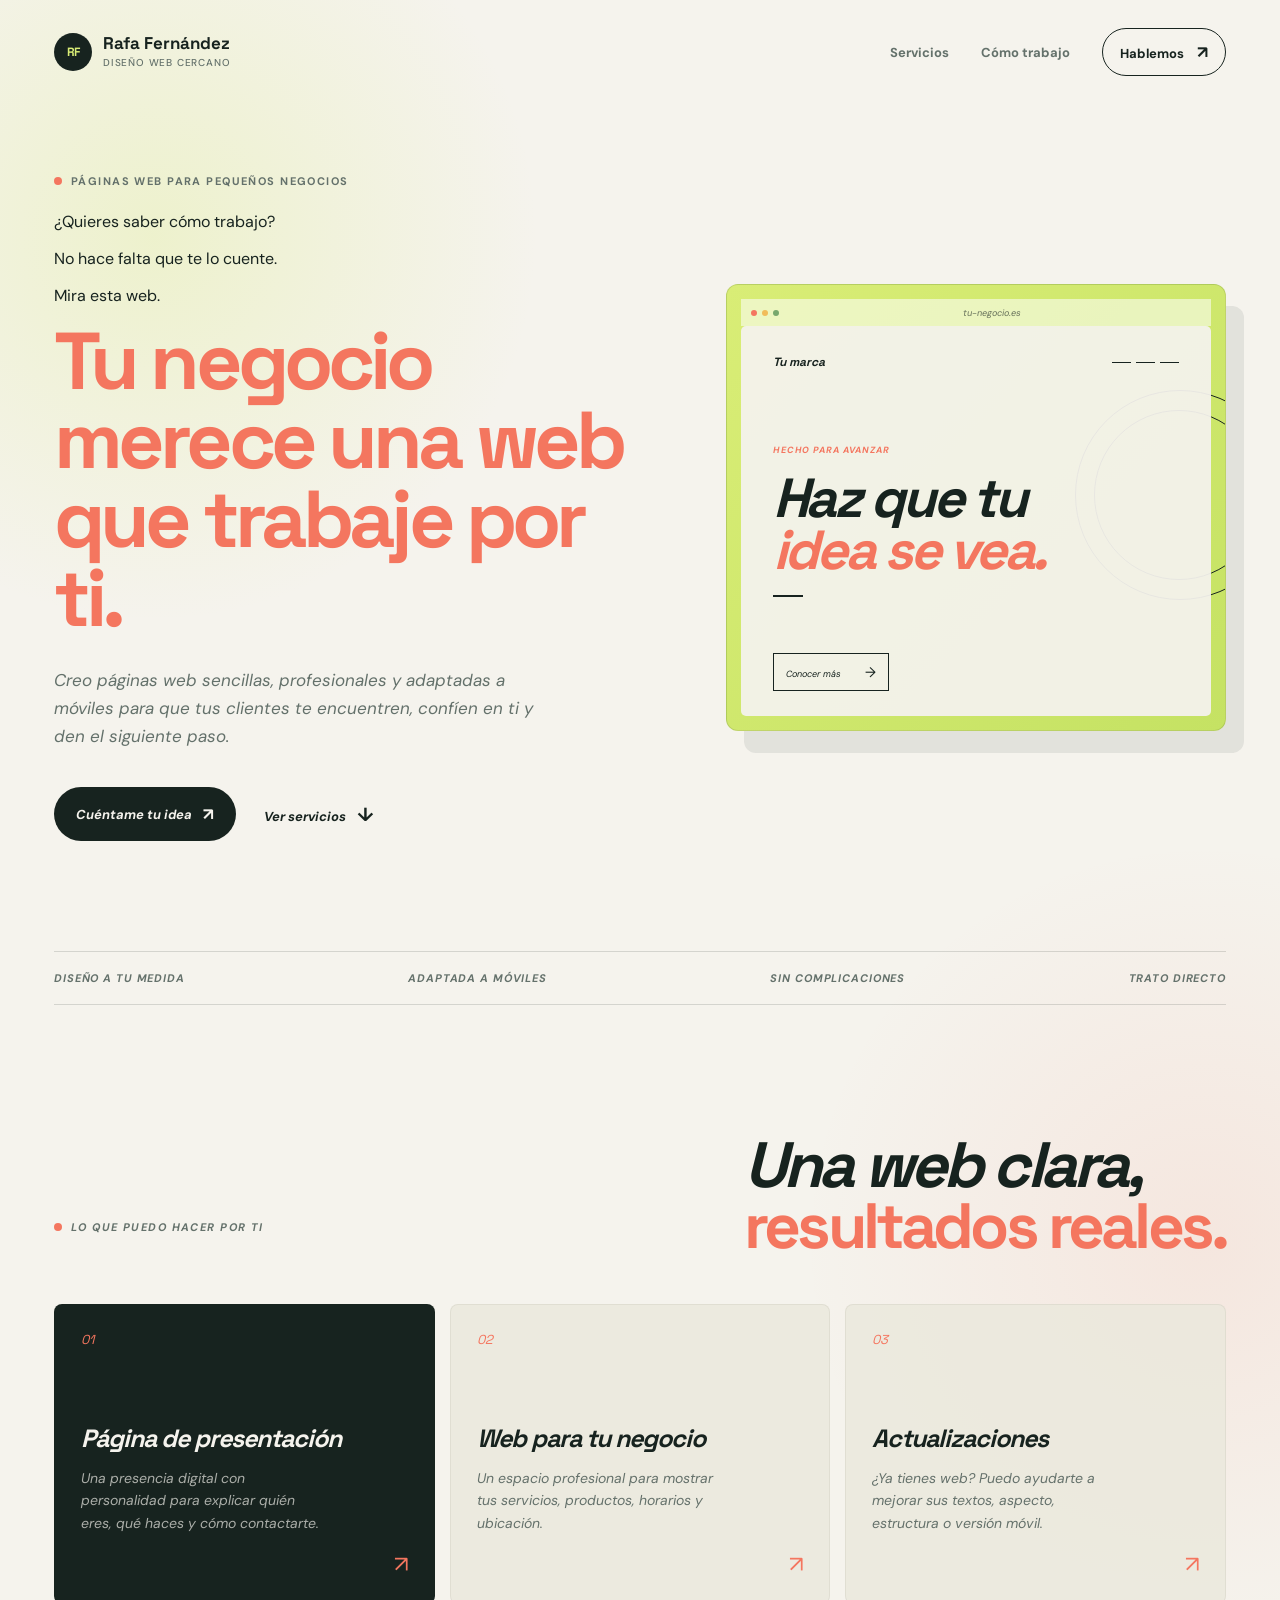
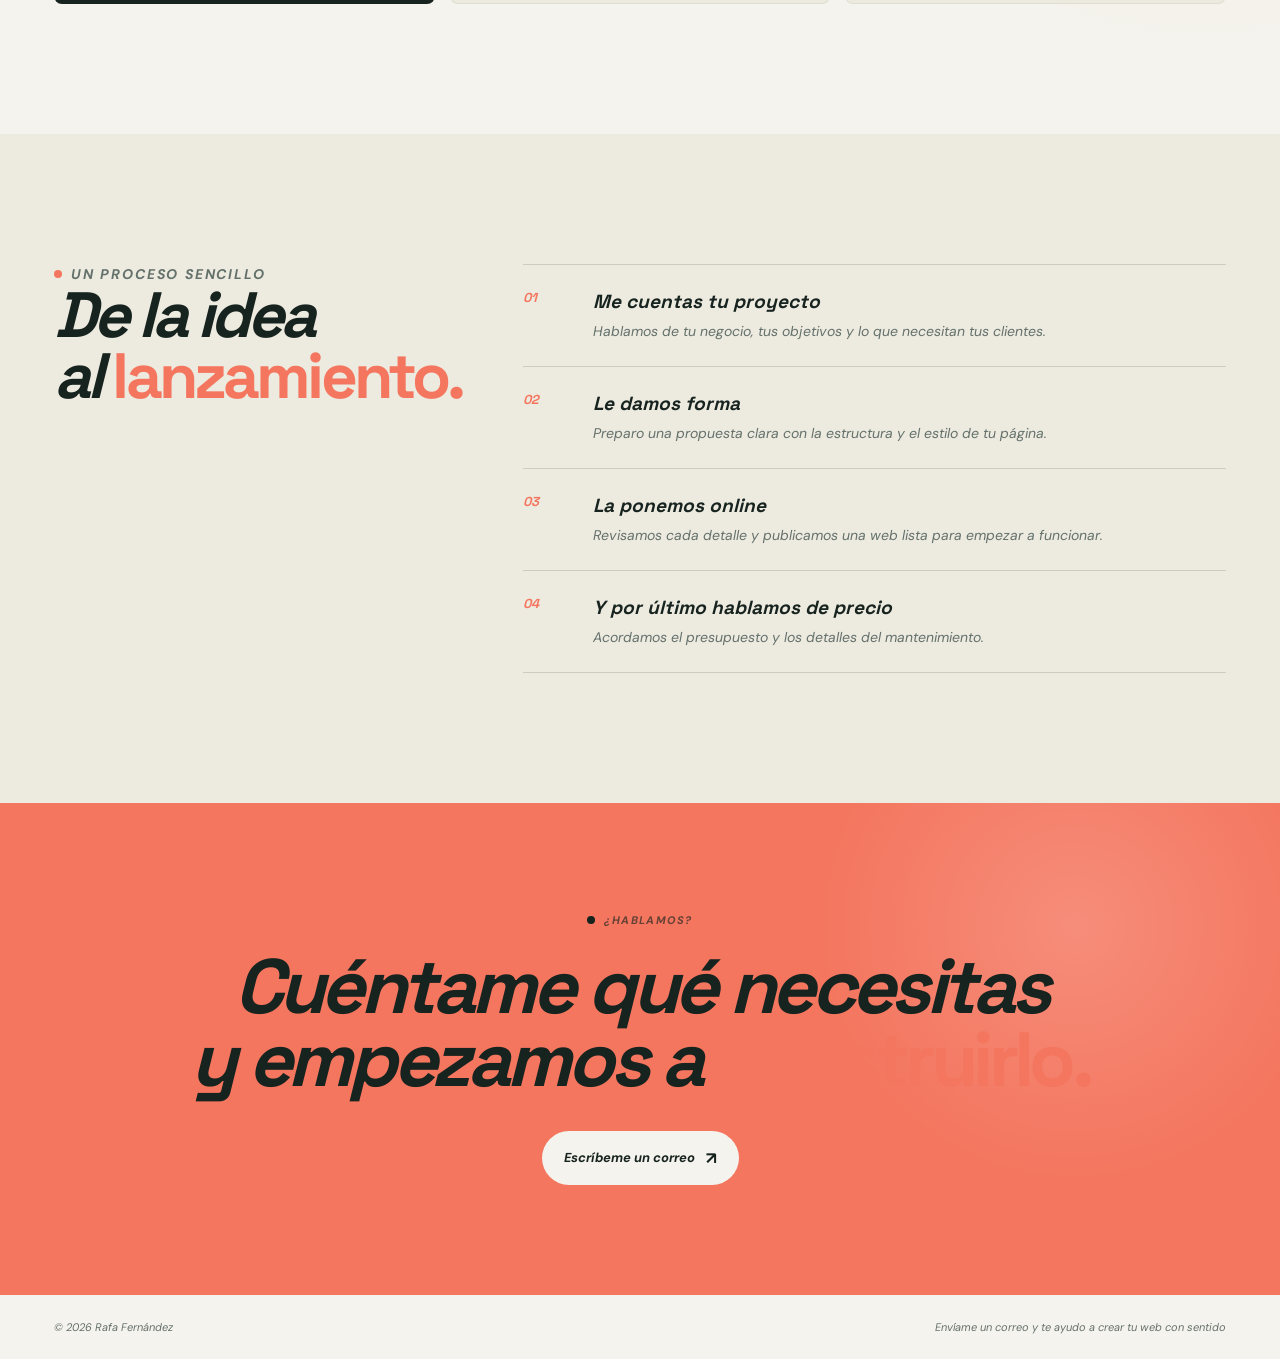
==== index.html @ 4819d877 "Add files via upload" ====
<!DOCTYPE html>
<html lang="es">
<head>
    <meta charset="UTF-8">
    <meta name="viewport" content="width=device-width, initial-scale=1.0">
    <meta name="description" content="Creo páginas web claras, profesionales y adaptadas a móviles para pequeños negocios y profesionales.">
    <title>Páginas web para tu negocio | Rafa Fernández</title>
    <link rel="preconnect" href="https://fonts.googleapis.com">
    <link rel="preconnect" href="https://fonts.gstatic.com" crossorigin>
    <link href="https://fonts.googleapis.com/css2?family=DM+Sans:wght@400;500;700&family=Space+Grotesk:wght@500;600;700&display=swap" rel="stylesheet">
    <link rel="stylesheet" href="styles.css">
</head>
<body>
    <header class="site-header">
        <a class="brand" href="#inicio" aria-label="Rafa Fernández, inicio">
            <span class="brand-mark">RF</span>
            <span>Rafa Fernández<small>Diseño web cercano</small></span>
        </a>
        <nav aria-label="Navegación principal">
            <a href="#servicios">Servicios</a>
            <a href="#proceso">Cómo trabajo</a>
            <a class="nav-cta" href="#contacto">Hablemos <span aria-hidden="true">↗</span></a>
        </nav>
    </header>

    <main>
        <section class="hero" id="inicio">
            <div class="hero-copy">
                <p class="eyebrow"><span></span> Páginas web para pequeños negocios</p>
                <p class="hero-subtitle">¿Quieres saber cómo trabajo?</p>
                <p class="hero-subtitle">No hace falta que te lo cuente.</p>
                <p class="hero-subtitle">Mira esta web.</p>

</p>
                <h1><em> Tu negocio merece una web que <em>trabaje por ti.</em></h1>
                <p class="hero-text">Creo páginas web sencillas, profesionales y adaptadas a móviles para que tus clientes te encuentren, confíen en ti y den el siguiente paso.</p>
                <div class="hero-actions">
                    <a class="button button-dark" href="#contacto">Cuéntame tu idea <span aria-hidden="true">↗</span></a>
                    <a class="text-link" href="#servicios">Ver servicios <span aria-hidden="true">↓</span></a>
                </div>
            </div>
            <div class="hero-visual" aria-label="Vista previa de una página web">
                <div class="browser-bar"><span></span><span></span><span></span><b>tu-negocio.es</b></div>
                <div class="preview-content">
                    <div class="preview-nav"><strong>Tu marca</strong><i></i><i></i><i></i></div>
                    <p class="preview-label">Hecho para avanzar</p>
                    <h2>Haz que tu<br><strong>idea se vea.</strong></h2>
                    <div class="preview-line"></div>
                    <div class="preview-button">Conocer más <span>→</span></div>
                </div>
                <div class="shape shape-one"></div>
                <div class="shape shape-two"></div>
            </div>
        </section>

        <section class="trust-strip" aria-label="Ventajas del servicio">
            <span>Diseño a tu medida</span><span>Adaptada a móviles</span><span>Sin complicaciones</span><span>Trato directo</span>
        </section>

        <section class="services" id="servicios">
            <div class="section-heading">
                <p class="eyebrow"><span></span> Lo que puedo hacer por ti</p>
                <h2>Una web clara,<br><em>resultados reales.</em></h2>
            </div>
            <div class="service-grid">
                <article class="service-card featured"><div class="card-number">01</div><h3>Página de presentación</h3><p>Una presencia digital con personalidad para explicar quién eres, qué haces y cómo contactarte.</p><a href="#contacto" aria-label="Más información sobre página de presentación">↗</a></article>
                <article class="service-card"><div class="card-number">02</div><h3>Web para tu negocio</h3><p>Un espacio profesional para mostrar tus servicios, productos, horarios y ubicación.</p><a href="#contacto" aria-label="Más información sobre web para negocio">↗</a></article>
                <article class="service-card"><div class="card-number">03</div><h3>Actualizaciones</h3><p>¿Ya tienes web? Puedo ayudarte a mejorar sus textos, aspecto, estructura o versión móvil.</p><a href="#contacto" aria-label="Más información sobre actualizaciones">↗</a></article>
            </div>
        </section>

        <section class="process" id="proceso">
            <div><p class="eyebrow"><span></span> Un proceso sencillo</p><h2>De la idea<br>al <em>lanzamiento.</em></h2></div>
            <ol><li><b>01</b><div><h3>Me cuentas tu proyecto</h3><p>Hablamos de tu negocio, tus objetivos y lo que necesitan tus clientes.</p></div></li><li><b>02</b><div><h3>Le damos forma</h3><p>Preparo una propuesta clara con la estructura y el estilo de tu página.</p></div></li><li><b>03</b><div><h3>La ponemos online</h3><p>Revisamos cada detalle y publicamos una web lista para empezar a funcionar.</p></div></li><li><b>04</b><div><h3>Y por último hablamos de precio</h3><p>Acordamos el presupuesto y los detalles del mantenimiento.</p></div></li></ol>
        </section>

        <section class="contact" id="contacto">
            <p class="eyebrow"><span></span> ¿Hablamos?</p>
            <h2>Cuéntame qué necesitas<br>y empezamos a <em>construirlo.</em></h2>
            <a class="button button-light" href="mailto:bernalte636@hotmail.com">Escríbeme un correo <span aria-hidden="true">↗</span></a>
        </section>
    </main>

    <footer><span>© 2026 Rafa Fernández</span><span>Envíame un correo y te ayudo a crear tu web con sentido</span></footer>

</body>
</html>
---- styles.css ----
:root {
    --ink: #17231f;
    --muted: #64716b;
    --paper: #f5f3ed;
    --cream: #ebe8dc;
    --lime: #d9ed76;
    --coral: #f4765f;
    --line: rgba(23, 35, 31, .15);
}

* { box-sizing: border-box; }
html { scroll-behavior: smooth; }
body { margin: 0; color: var(--ink); background: radial-gradient(circle at 12% 8%, rgba(217,237,118,.27), transparent 24rem), radial-gradient(circle at 94% 42%, rgba(244,118,95,.10), transparent 25rem), var(--paper); font-family: "DM Sans", sans-serif; }
a { color: inherit; text-decoration: none; }
.site-header { align-items: center; animation: appear .7s ease both; display: flex; justify-content: space-between; margin: auto; max-width: 1240px; padding: 28px 34px; }
.brand { align-items: center; display: flex; font-family: "Space Grotesk", sans-serif; font-size: 17px; font-weight: 700; gap: 11px; line-height: 1.05; }
.brand small { display: block; color: var(--muted); font-family: "DM Sans", sans-serif; font-size: 10px; font-weight: 500; letter-spacing: .08em; margin-top: 5px; text-transform: uppercase; }
.brand-mark { align-items: center; background: var(--ink); border-radius: 50%; color: var(--lime); display: flex; font-size: 12px; height: 38px; justify-content: center; letter-spacing: -.08em; width: 38px; }
nav { align-items: center; display: flex; gap: 32px; font-size: 13px; font-weight: 700; }
nav a:not(.nav-cta) { color: var(--muted); }
nav a:hover, .text-link:hover { color: var(--coral); }
.nav-cta { border: 1px solid var(--ink); border-radius: 100px; padding: 12px 17px; }
.nav-cta span, .button span { font-size: 17px; margin-left: 10px; }
.hero { align-items: center; display: grid; gap: clamp(40px, 7vw, 110px); grid-template-columns: minmax(0, 1fr) minmax(380px, .86fr); margin: auto; max-width: 1240px; min-height: 630px; padding: 70px 34px 110px; }.hero-copy { animation: rise .8s .1s ease both; }
.eyebrow { align-items: center; color: var(--muted); display: flex; font-size: 11px; font-weight: 700; gap: 9px; letter-spacing: .13em; margin: 0 0 23px; text-transform: uppercase; }
.eyebrow span { background: var(--coral); border-radius: 50%; height: 8px; width: 8px; }
h1, h2, h3, p { margin-top: 0; }
h1, h2 { font-family: "Space Grotesk", sans-serif; letter-spacing: -.06em; }
h1 { font-size: clamp(48px, 6.3vw, 82px); line-height: .98; margin-bottom: 28px; max-width: 700px; }
h1 em, h2 em { color: var(--coral); font-style: normal; }
.hero-text { color: var(--muted); font-size: 17px; line-height: 1.65; max-width: 490px; }
.hero-actions { align-items: center; display: flex; gap: 28px; margin-top: 37px; }
.button { align-items: center; display: inline-flex; font-size: 13px; font-weight: 700; justify-content: center; padding: 16px 22px; }
.button-dark { background: var(--ink); border-radius: 100px; color: var(--paper); }
.button-dark:hover { background: var(--coral); }
.text-link { color: var(--ink); font-size: 13px; font-weight: 700; }
.text-link span { font-size: 19px; margin-left: 8px; }
.hero-visual { animation: rise .8s .25s ease both; background: linear-gradient(135deg, var(--lime), #c5e263); border: 1px solid rgba(23,35,31,.12); border-radius: 12px; box-shadow: 18px 22px 0 rgba(23,35,31,.08); min-height: 420px; overflow: hidden; padding: 14px; position: relative; transform: rotate(2deg); transition: transform .35s ease, box-shadow .35s ease; }.hero-visual:hover { box-shadow: 10px 15px 0 rgba(23,35,31,.10); transform: rotate(0) translateY(-4px); }
.browser-bar { align-items: center; background: rgba(255,255,255,.55); display: flex; gap: 5px; height: 27px; padding: 0 10px; position: relative; z-index: 2; }
.browser-bar span { background: var(--coral); border-radius: 50%; height: 6px; width: 6px; }.browser-bar span:nth-child(2) { background: #f1bc5a; }.browser-bar span:nth-child(3) { background: #78a86d; }
.browser-bar b { color: rgba(23,35,31,.55); font-size: 9px; font-weight: 500; margin: auto; }
.preview-content { background: rgba(245,243,237,.94); border-radius: 5px; height: 390px; padding: 28px 32px; position: relative; z-index: 1; }
.preview-nav { align-items: center; display: flex; font-family: "Space Grotesk", sans-serif; font-size: 12px; justify-content: space-between; }.preview-nav i { border-top: 1px solid var(--ink); display: block; margin-left: 5px; width: 19px; }.preview-nav i:first-of-type { margin-left: auto; }
.preview-label { color: var(--coral); font-size: 9px; font-weight: 700; letter-spacing: .11em; margin: 74px 0 16px; text-transform: uppercase; }.preview-content h2 { font-size: clamp(35px, 4.3vw, 57px); line-height: .95; margin-bottom: 18px; }.preview-content h2 strong { color: var(--coral); }.preview-line { background: var(--ink); height: 2px; width: 30px; }.preview-button { border: 1px solid var(--ink); bottom: 25px; font-size: 9px; left: 32px; padding: 9px 12px; position: absolute; }.preview-button span { font-size: 14px; margin-left: 22px; }.shape { border: 1px solid var(--ink); border-radius: 50%; height: 210px; position: absolute; right: -60px; top: 105px; width: 210px; }.shape-two { height: 170px; right: -39px; top: 125px; width: 170px; }
.trust-strip { border-bottom: 1px solid var(--line); border-top: 1px solid var(--line); display: flex; justify-content: space-between; margin: auto; max-width: 1172px; padding: 19px 0; color: var(--muted); font-size: 11px; font-weight: 700; letter-spacing: .08em; text-transform: uppercase; }
.services, .process { margin: auto; max-width: 1172px; padding: 130px 0; }.section-heading { align-items: end; display: flex; justify-content: space-between; margin-bottom: 47px; }.section-heading h2, .process h2 { font-size: clamp(40px, 5vw, 65px); line-height: .95; margin: 0; }.service-grid { display: grid; gap: 15px; grid-template-columns: repeat(3, 1fr); }.service-card { background: var(--cream); min-height: 300px; padding: 26px; position: relative; }.service-card.featured { background: var(--ink); color: var(--paper); }.card-number { color: var(--coral); font-family: "Space Grotesk", sans-serif; font-size: 13px; }.service-card h3 { font-family: "Space Grotesk", sans-serif; font-size: 25px; letter-spacing: -.04em; margin: 74px 0 13px; }.service-card p { color: var(--muted); font-size: 14px; line-height: 1.6; max-width: 245px; }.featured p { color: rgba(245,243,237,.67); }.service-card a { bottom: 24px; color: var(--coral); font-size: 23px; position: absolute; right: 25px; }
.process { align-items: start; background: var(--cream); display: grid; grid-template-columns: .8fr 1.2fr; max-width: none; padding-left: max(34px, calc((100vw - 1172px) / 2)); padding-right: max(34px, calc((100vw - 1172px) / 2)); }.process ol { list-style: none; margin: 0; padding: 0; }.process li { align-items: start; border-top: 1px solid var(--line); display: grid; gap: 25px; grid-template-columns: 45px 1fr; padding: 24px 0; }.process li:last-child { border-bottom: 1px solid var(--line); }.process li b { color: var(--coral); font-family: "Space Grotesk", sans-serif; font-size: 13px; }.process h3 { font-family: "Space Grotesk", sans-serif; font-size: 19px; margin: 0 0 7px; }.process p { color: var(--muted); font-size: 14px; line-height: 1.5; margin: 0; }.contact { background: var(--coral); padding: 110px 34px; text-align: center; }.contact .eyebrow { color: rgba(23,35,31,.65); justify-content: center; }.contact .eyebrow span { background: var(--ink); }.contact h2 { font-size: clamp(40px, 6vw, 78px); line-height: .95; margin: 0 auto 35px; }.button-light { background: var(--paper); border-radius: 100px; }.button-light:hover { background: var(--lime); }footer { display: flex; justify-content: space-between; margin: auto; max-width: 1172px; padding: 25px 0; color: var(--muted); font-size: 11px; }
@media (max-width: 800px) { .site-header { padding: 22px 20px; } nav { gap: 15px; } nav a:not(.nav-cta) { display: none; }.hero { display: block; padding: 60px 20px 80px; }.hero-copy { margin-bottom: 55px; }.hero-visual { min-height: 370px; }.preview-content { height: 340px; }.preview-label { margin-top: 58px; }.trust-strip { flex-wrap: wrap; gap: 13px 22px; padding: 18px 20px; }.services, .process { padding: 90px 20px; }.section-heading { display: block; }.section-heading h2 { margin-top: 35px; }.service-grid { grid-template-columns: 1fr; }.service-card { min-height: 250px; }.service-card h3 { margin-top: 52px; }.process { display: block; }.process ol { margin-top: 55px; }.contact { padding: 90px 20px; } footer { padding: 22px 20px; } }
@media (max-width: 420px) { .brand small { display: none; } .nav-cta { padding: 10px 13px; }.hero { padding-top: 45px; } h1 { font-size: 47px; }.hero-actions { align-items: start; flex-direction: column; gap: 20px; }.hero-visual { min-height: 320px; }.preview-content { height: 290px; padding: 23px; }.preview-label { margin-top: 38px; }.preview-content h2 { font-size: 39px; }.preview-button { bottom: 19px; left: 23px; }.process li { gap: 12px; } }

.service-card { background: rgba(235,232,220,.82); border: 1px solid rgba(23,35,31,.06); border-radius: 8px; transition: box-shadow .25s ease, transform .25s ease; }
.service-card:hover { box-shadow: 0 14px 26px rgba(23,35,31,.08); transform: translateY(-5px); }
.process { background: rgba(235,232,220,.72); }
.contact { background-image: radial-gradient(circle at 84% 25%, rgba(255,255,255,.17), transparent 16rem); }
@keyframes appear { from { opacity: 0; } to { opacity: 1; } }
@keyframes rise { from { opacity: 0; transform: translateY(16px); } to { opacity: 1; transform: translateY(0); } }
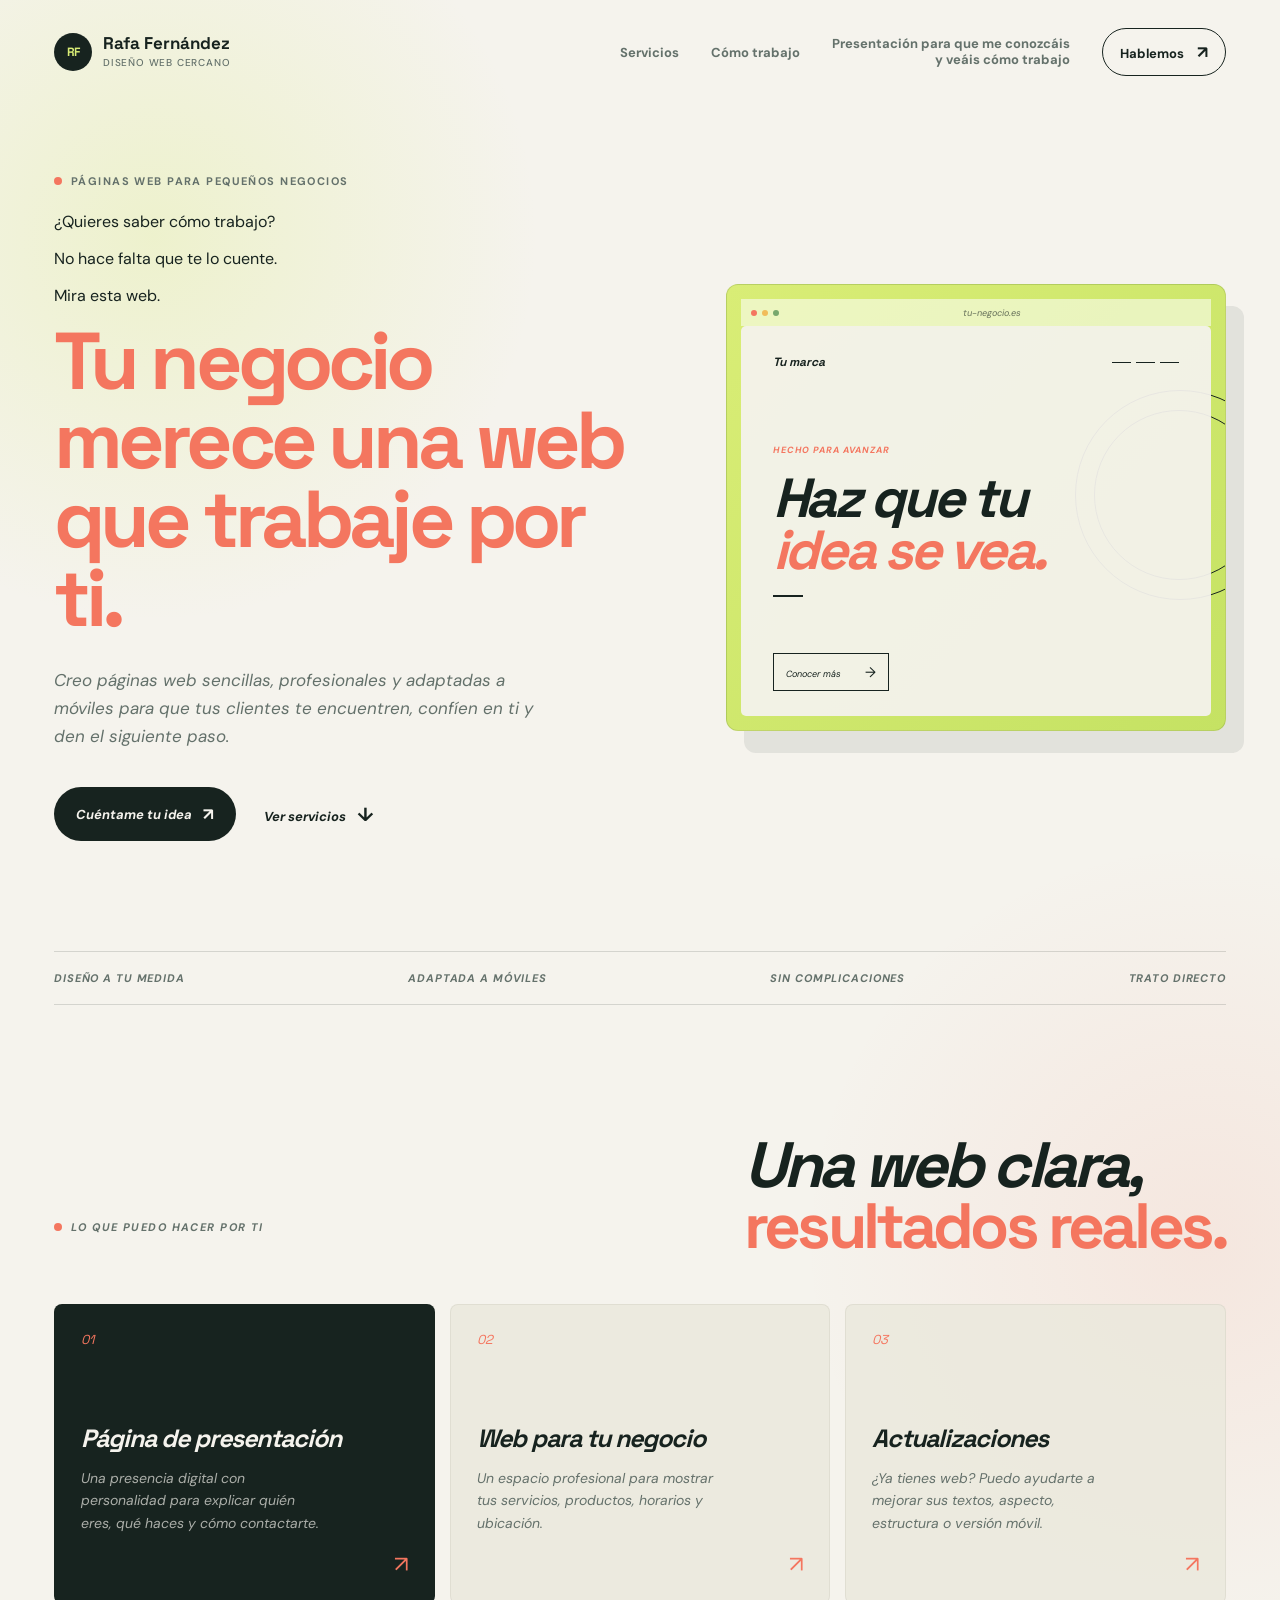
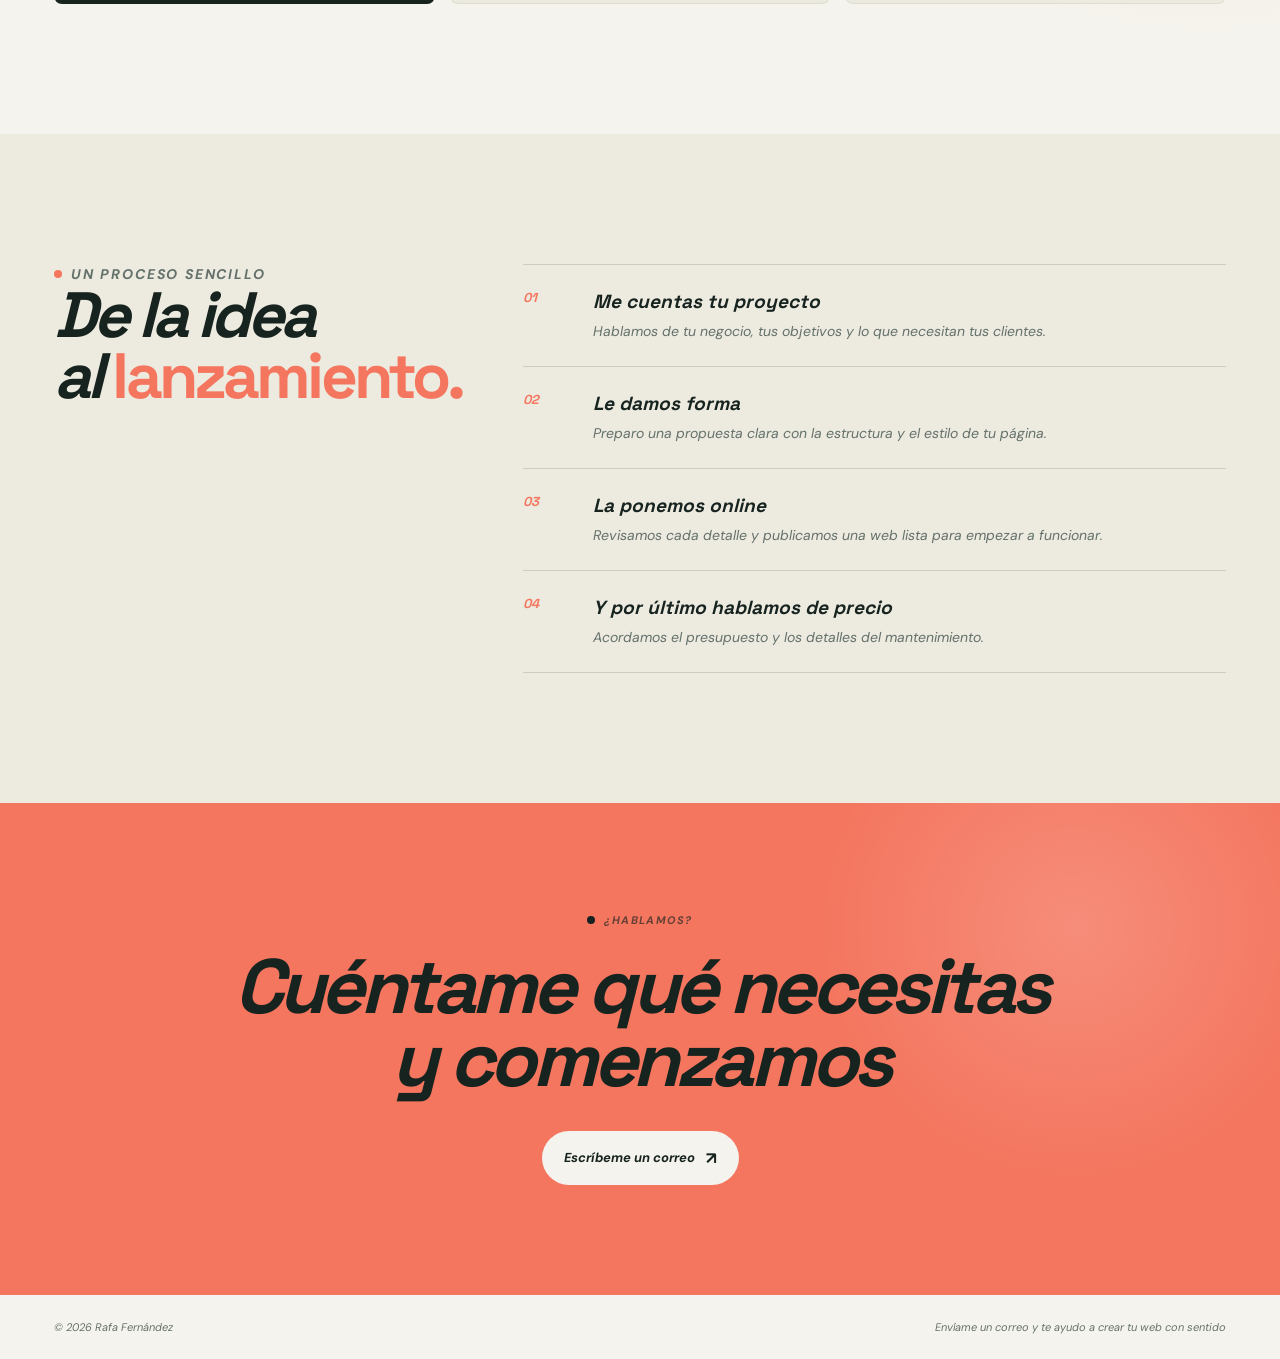
==== commit 01624896: "Add files via upload" ====
--- a/index.html
+++ b/index.html
@@ -16,9 +16,11 @@
             <span class="brand-mark">RF</span>
             <span>Rafa Fernández<small>Diseño web cercano</small></span>
         </a>
+        
         <nav aria-label="Navegación principal">
             <a href="#servicios">Servicios</a>
             <a href="#proceso">Cómo trabajo</a>
+            <a class="presentation-link" href="presentacion.html">Presentación para que me conozcáis<br>y veáis cómo trabajo</a>
             <a class="nav-cta" href="#contacto">Hablemos <span aria-hidden="true">↗</span></a>
         </nav>
     </header>
@@ -76,7 +78,7 @@
 
         <section class="contact" id="contacto">
             <p class="eyebrow"><span></span> ¿Hablamos?</p>
-            <h2>Cuéntame qué necesitas<br>y empezamos a <em>construirlo.</em></h2>
+            <h2>Cuéntame qué necesitas<br>y comenzamos</h2>
             <a class="button button-light" href="mailto:bernalte636@hotmail.com">Escríbeme un correo <span aria-hidden="true">↗</span></a>
         </section>
     </main>
--- a/styles.css
+++ b/styles.css
@@ -18,6 +18,7 @@
 .brand-mark { align-items: center; background: var(--ink); border-radius: 50%; color: var(--lime); display: flex; font-size: 12px; height: 38px; justify-content: center; letter-spacing: -.08em; width: 38px; }
 nav { align-items: center; display: flex; gap: 32px; font-size: 13px; font-weight: 700; }
 nav a:not(.nav-cta) { color: var(--muted); }
+.presentation-link { line-height: 1.2; text-align: right; }
 nav a:hover, .text-link:hover { color: var(--coral); }
 .nav-cta { border: 1px solid var(--ink); border-radius: 100px; padding: 12px 17px; }
 .nav-cta span, .button span { font-size: 17px; margin-left: 10px; }
@@ -52,5 +53,39 @@
 .service-card:hover { box-shadow: 0 14px 26px rgba(23,35,31,.08); transform: translateY(-5px); }
 .process { background: rgba(235,232,220,.72); }
 .contact { background-image: radial-gradient(circle at 84% 25%, rgba(255,255,255,.17), transparent 16rem); }
+.presentation-hero { align-items: end; display: grid; gap: 90px; grid-template-columns: 1.15fr .85fr; margin: auto; max-width: 1172px; padding: 110px 0 125px; }
+.presentation-hero h1 { margin-bottom: 28px; }
+.presentation-hero .button { margin-top: 28px; }
+.presentation-note { background: var(--ink); color: var(--paper); min-height: 280px; padding: 30px; transform: rotate(-2deg); }
+.presentation-note .card-number { color: var(--lime); }
+.presentation-note p { font-family: "Space Grotesk", sans-serif; font-size: 24px; letter-spacing: -.03em; line-height: 1.15; margin: 67px 0 26px; }
+.note-line { background: var(--coral); height: 2px; margin-bottom: 14px; width: 34px; }
+.presentation-note strong { color: rgba(245,243,237,.72); font-size: 12px; }
+.presentation-details { border-bottom: 1px solid var(--line); border-top: 1px solid var(--line); display: grid; grid-template-columns: repeat(3, 1fr); margin: auto; max-width: 1172px; }
+.presentation-details article { min-height: 285px; padding: 27px 30px 30px 0; }
+.presentation-details article + article { border-left: 1px solid var(--line); padding-left: 30px; }
+.presentation-details h2 { font-size: 31px; margin: 69px 0 13px; }
+.presentation-details p { color: var(--muted); font-size: 14px; line-height: 1.6; max-width: 270px; }
+.presentation-details .price { color: var(--ink); font-family: "Space Grotesk", sans-serif; font-size: 20px; margin-bottom: 7px; }
+.presentation-details .price strong { color: var(--coral); font-size: 34px; }
+.presentation-contact { background: var(--coral); padding: 110px 34px; text-align: center; }
+.presentation-contact .eyebrow { color: rgba(23,35,31,.65); justify-content: center; }
+.presentation-contact .eyebrow span { background: var(--ink); }
+.presentation-contact h2 { font-size: clamp(40px, 6vw, 78px); line-height: .95; margin: 0 auto 25px; }
+.presentation-contact > p:not(.eyebrow) { margin: 0 auto 30px; max-width: 450px; }
+.presentation-contact .button { margin-top: 4px; }
+footer a:hover { color: var(--coral); }
+@media (max-width: 800px) {
+    .presentation-page .site-header { align-items: flex-start; flex-direction: column; gap: 20px; }
+    .presentation-page nav { flex-wrap: wrap; gap: 12px 16px; }
+    .presentation-page nav a:not(.nav-cta) { display: block; }
+    .presentation-hero { display: block; padding: 80px 20px 90px; }
+    .presentation-note { margin: 55px 8px 0; }
+    .presentation-details { display: block; margin: 0 20px; }
+    .presentation-details article, .presentation-details article + article { border-left: 0; border-top: 1px solid var(--line); min-height: 0; padding: 26px 0 30px; }
+    .presentation-details article:first-child { border-top: 0; }
+    .presentation-details h2 { margin-top: 38px; }
+    .presentation-contact { padding: 90px 20px; }
+}
 @keyframes appear { from { opacity: 0; } to { opacity: 1; } }
 @keyframes rise { from { opacity: 0; transform: translateY(16px); } to { opacity: 1; transform: translateY(0); } }
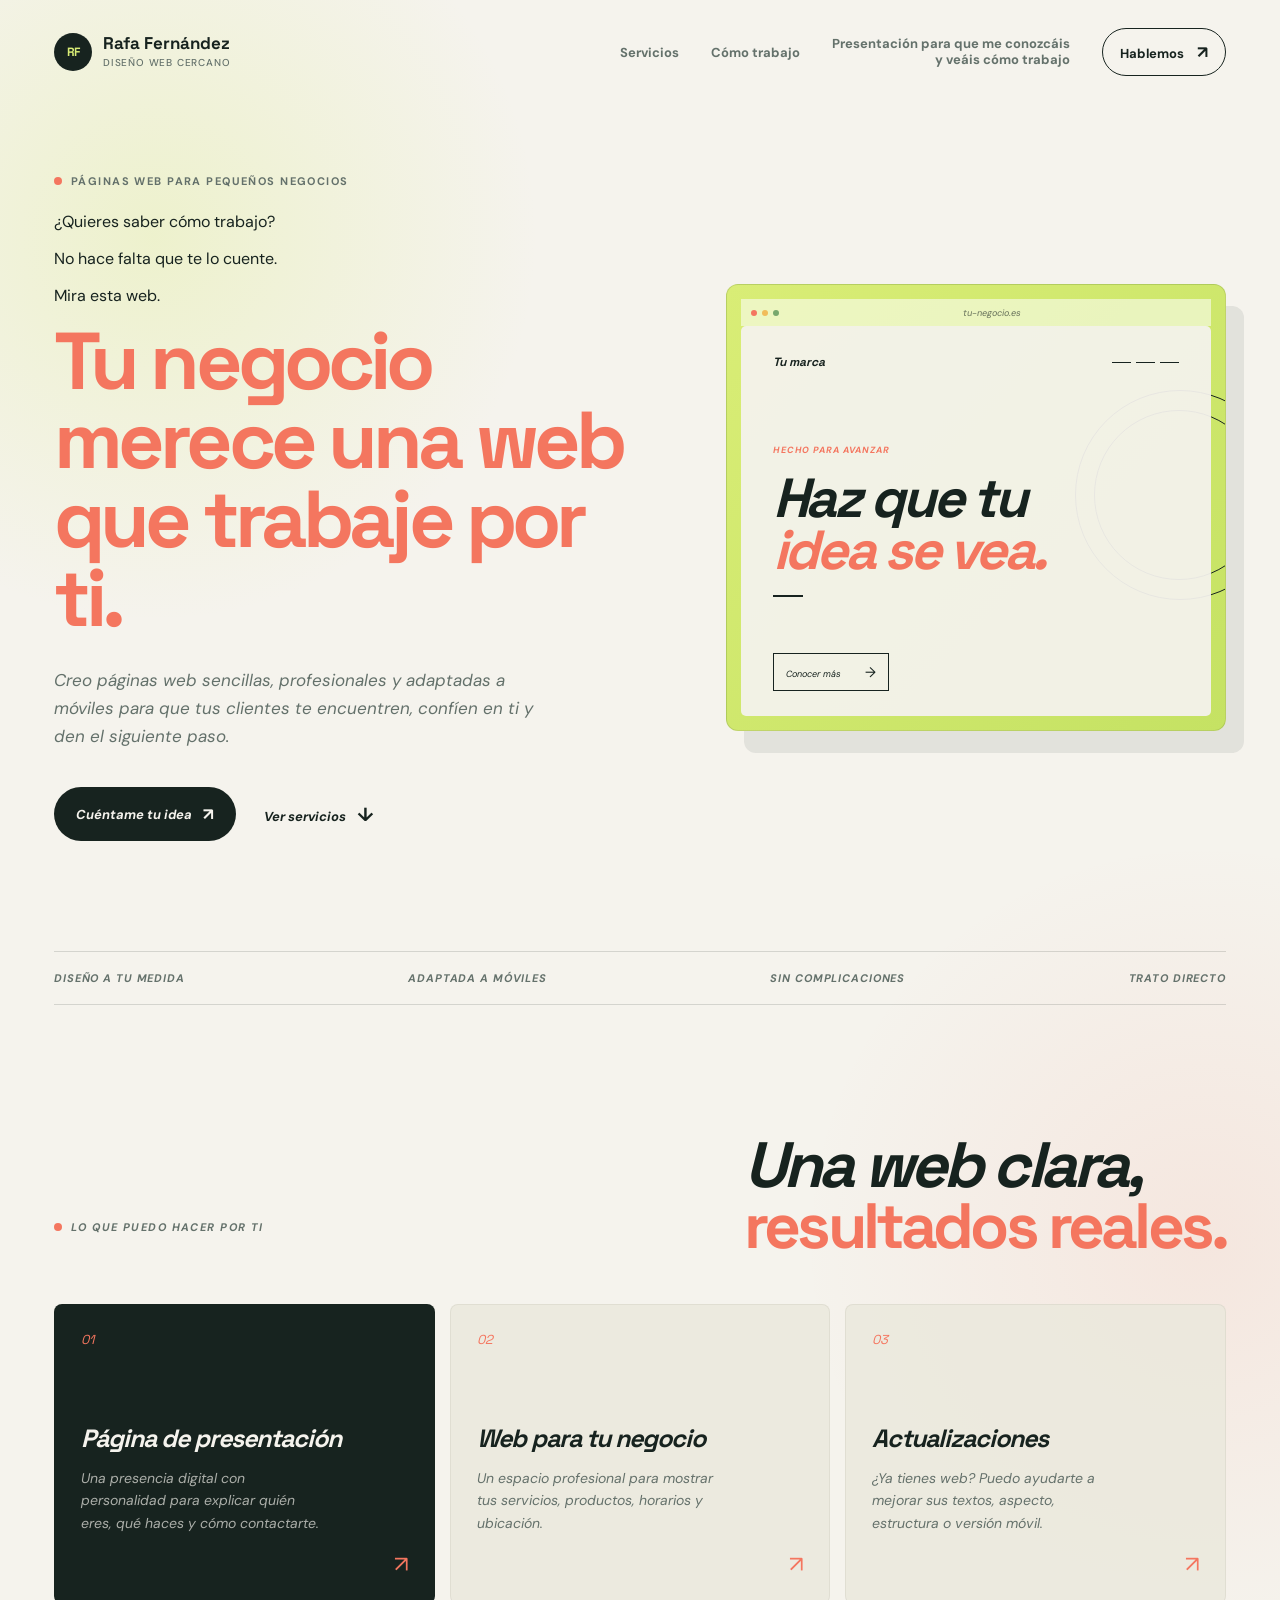
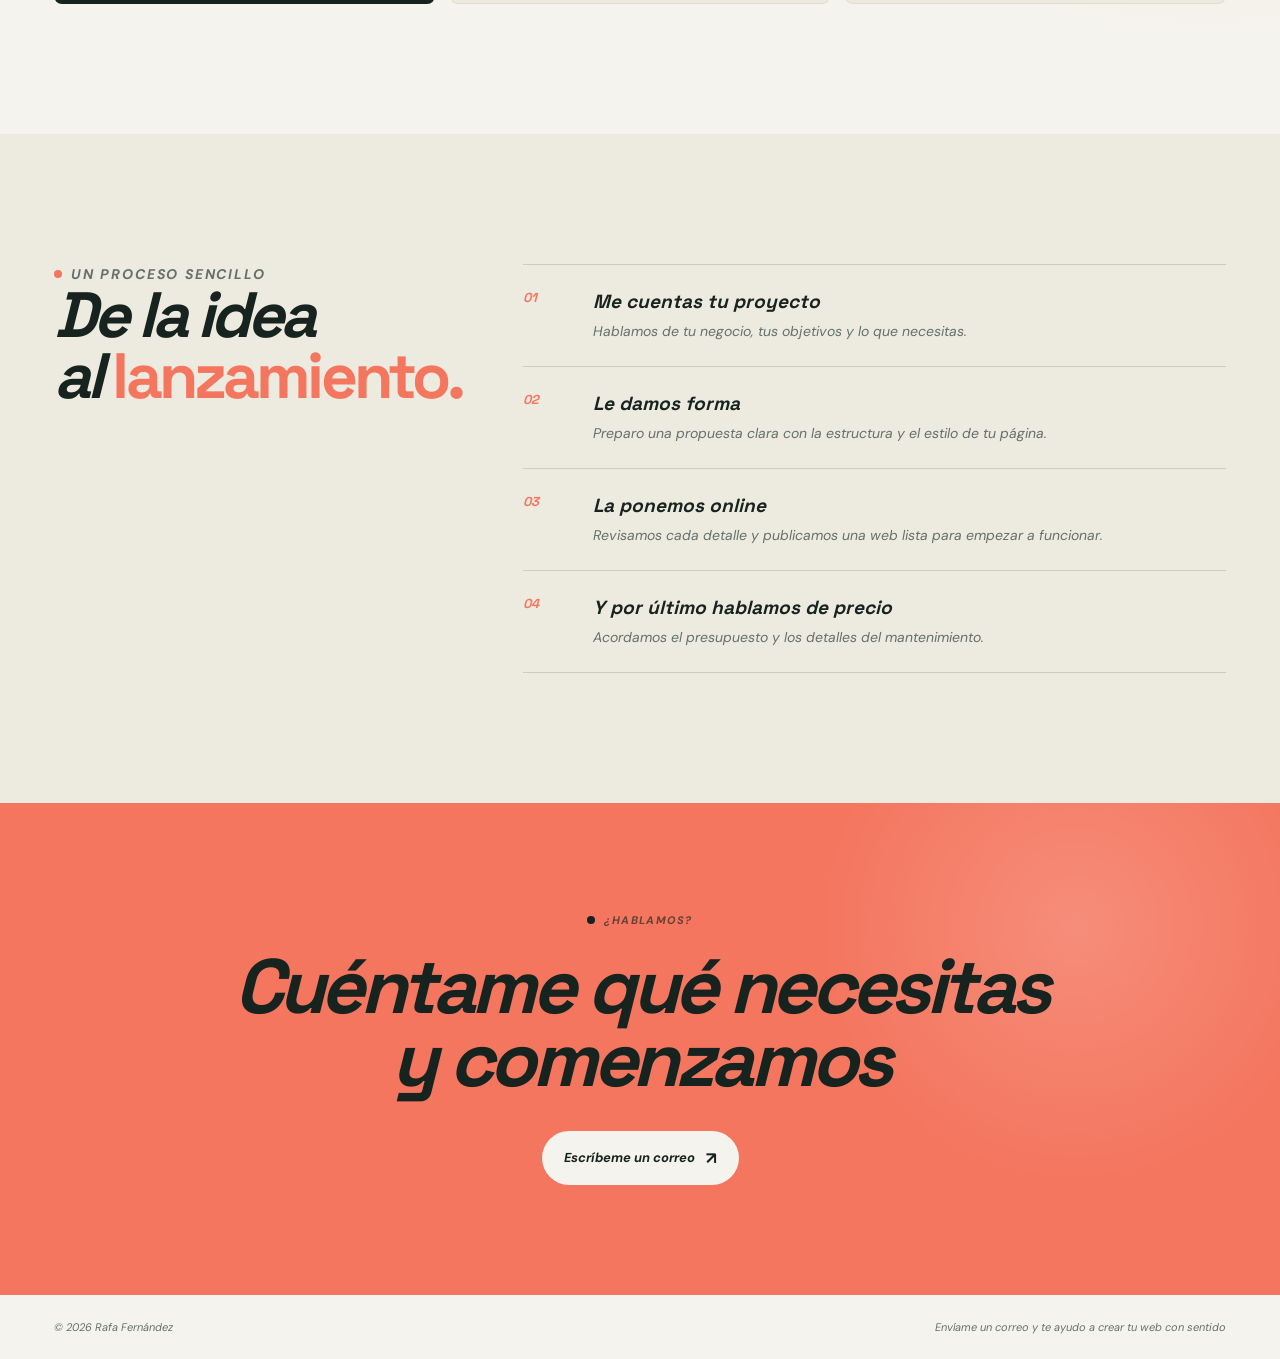
==== commit 4c3f6aa3: "Add files via upload" ====
--- a/index.html
+++ b/index.html
@@ -73,7 +73,7 @@
 
         <section class="process" id="proceso">
             <div><p class="eyebrow"><span></span> Un proceso sencillo</p><h2>De la idea<br>al <em>lanzamiento.</em></h2></div>
-            <ol><li><b>01</b><div><h3>Me cuentas tu proyecto</h3><p>Hablamos de tu negocio, tus objetivos y lo que necesitan tus clientes.</p></div></li><li><b>02</b><div><h3>Le damos forma</h3><p>Preparo una propuesta clara con la estructura y el estilo de tu página.</p></div></li><li><b>03</b><div><h3>La ponemos online</h3><p>Revisamos cada detalle y publicamos una web lista para empezar a funcionar.</p></div></li><li><b>04</b><div><h3>Y por último hablamos de precio</h3><p>Acordamos el presupuesto y los detalles del mantenimiento.</p></div></li></ol>
+            <ol><li><b>01</b><div><h3>Me cuentas tu proyecto</h3><p>Hablamos de tu negocio, tus objetivos y lo que necesitas.</p></div></li><li><b>02</b><div><h3>Le damos forma</h3><p>Preparo una propuesta clara con la estructura y el estilo de tu página.</p></div></li><li><b>03</b><div><h3>La ponemos online</h3><p>Revisamos cada detalle y publicamos una web lista para empezar a funcionar.</p></div></li><li><b>04</b><div><h3>Y por último hablamos de precio</h3><p>Acordamos el presupuesto y los detalles del mantenimiento.</p></div></li></ol>
         </section>
 
         <section class="contact" id="contacto">
